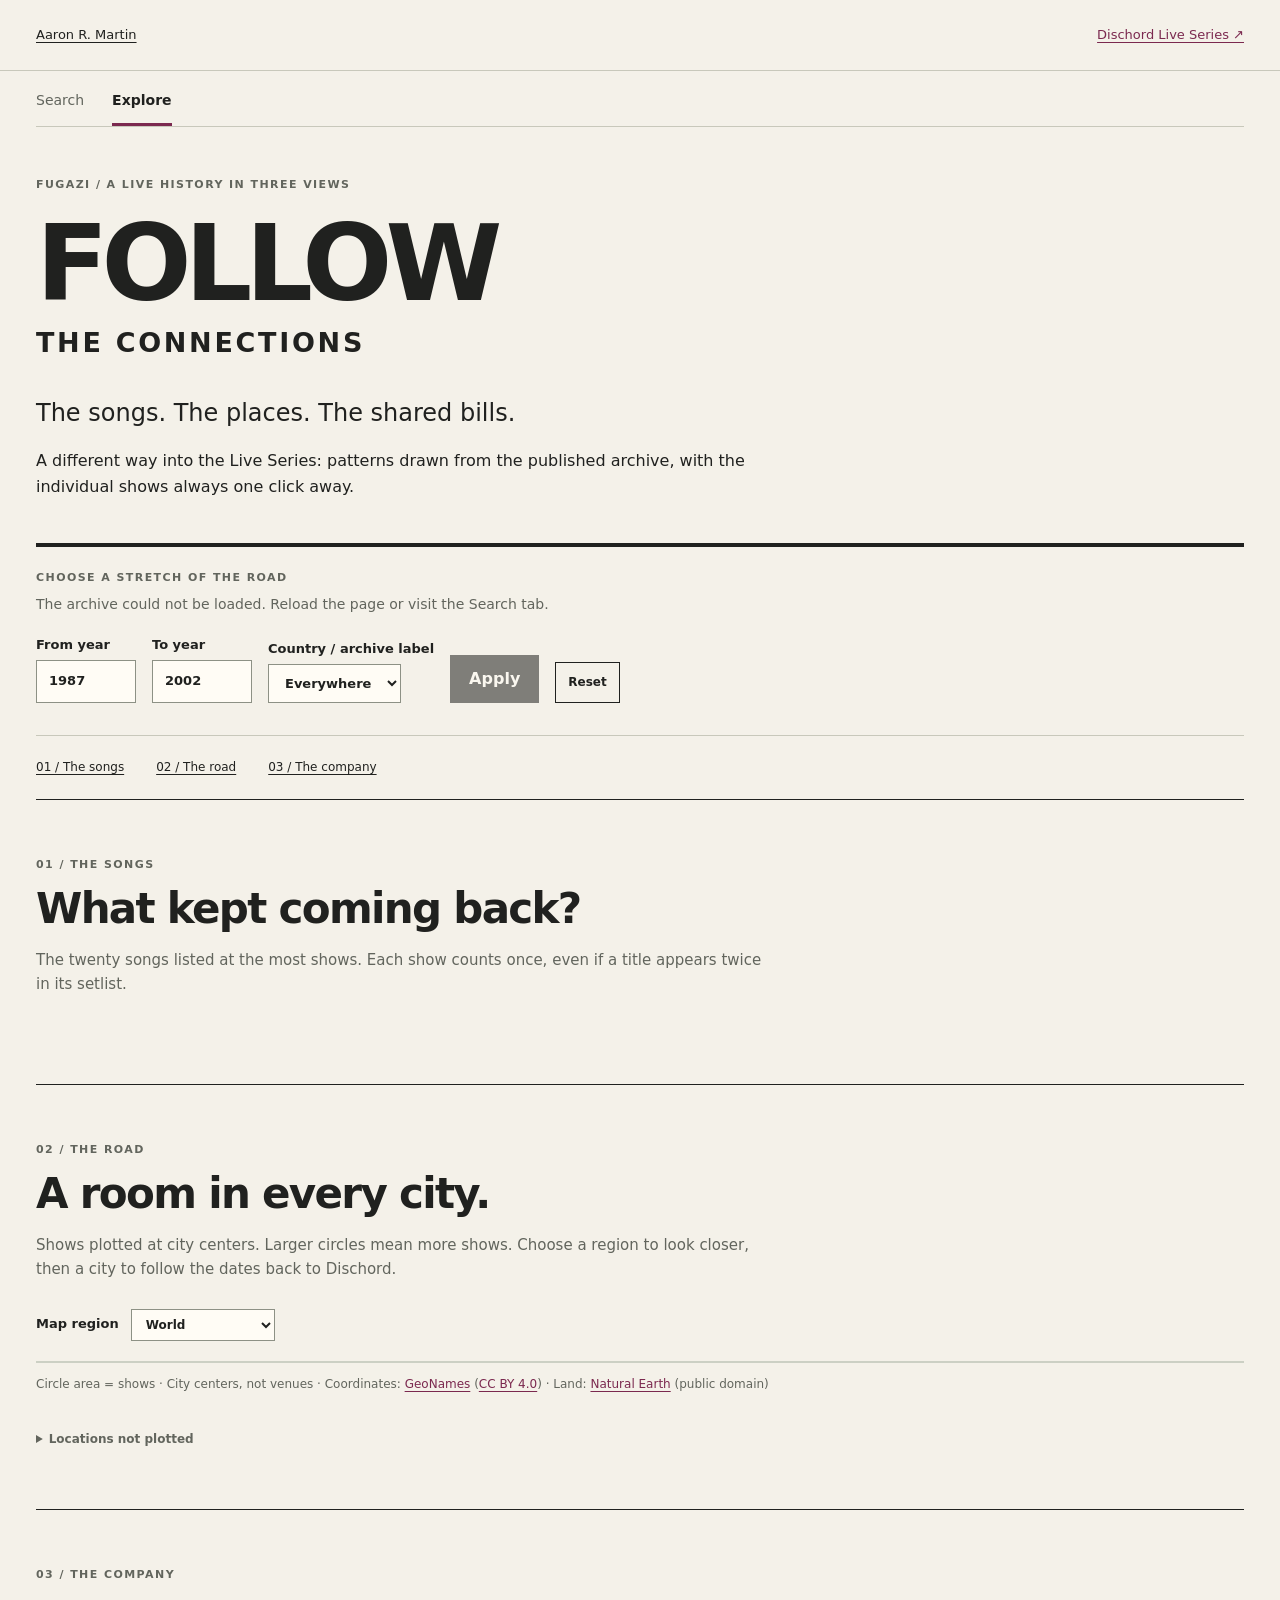
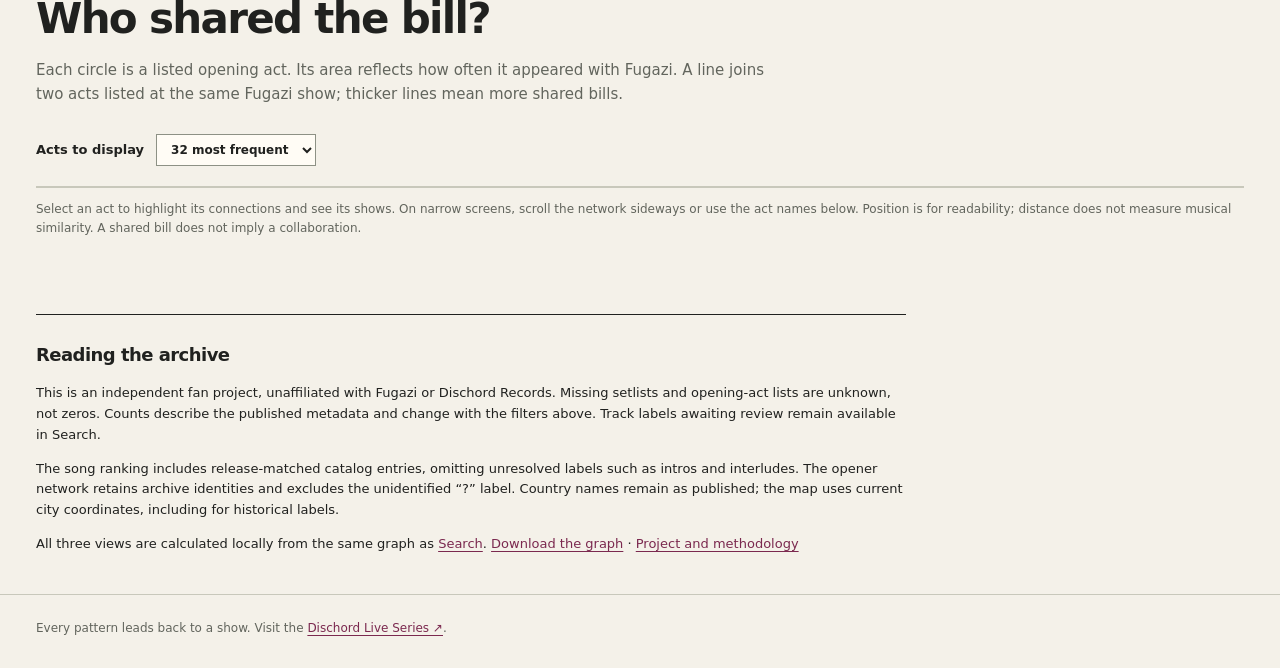
==== web/explore.html @ 0bf4e32a "changes to the website" ====
<!doctype html>
<html lang="en">
<head><meta charset="utf-8"><meta name="viewport" content="width=device-width, initial-scale=1"><meta name="description" content="Explore Fugazi's most frequently listed songs, touring geography and shared opening-act bills. Every pattern leads back to the Dischord Live Series archive."><title>Fugazi / Explore the archive</title><link rel="stylesheet" href="style.css"><link rel="stylesheet" href="explore.css"><script type="module" src="explore.mjs"></script></head>
<body>
<a class="skip" href="#songs">Skip to the discoveries</a>
<header><a class="home" href="/">Aaron R. Martin</a><a href="https://dischord.com/fugazi_live_series">Dischord Live Series ↗</a></header>
<main>
  <nav class="archive-nav" aria-label="Archive views"><a href="index.html">Search</a><a href="explore.html" aria-current="page">Explore</a></nav>
  <section class="intro explore-intro"><p class="eyebrow">Fugazi / A live history in three views</p><h1>FOLLOW<span>THE CONNECTIONS</span></h1><p class="lede">The songs. The places. The shared bills.</p><p>A different way into the Live Series: patterns drawn from the published archive, with the individual shows always one click away.</p></section>
  <section class="scope" aria-label="Filter all three views"><div><p class="eyebrow">Choose a stretch of the road</p><p id="scope-summary" role="status" aria-live="polite">Loading the archive…</p></div><form id="scope-form" class="filters"><label>From year<input id="from" type="number" min="1987" max="2002" value="1987" required></label><label>To year<input id="to" type="number" min="1987" max="2002" value="2002" required></label><label>Country / archive label<select id="country"><option value="">Everywhere</option></select></label><button id="apply" disabled>Apply</button><button id="reset" type="button" class="quiet">Reset</button></form><p id="scope-error" role="alert"></p></section>
  <nav class="chapter-nav" aria-label="Explore sections"><a href="#songs">01 / The songs</a><a href="#places">02 / The road</a><a href="#bills">03 / The company</a></nav>
  <section id="songs" class="chapter"><div class="chapter-heading"><p class="eyebrow">01 / The songs</p><h2>What kept coming back?</h2><p>The twenty songs listed at the most shows. Each show counts once, even if a title appears twice in its setlist.</p></div><p id="song-insight" class="insight"></p><div id="song-chart" aria-label="Twenty most frequently listed songs"></div><p id="song-note" class="caption"></p><div id="song-selection" class="selection" hidden aria-live="polite"></div></section>
  <section id="places" class="chapter"><div class="chapter-heading"><p class="eyebrow">02 / The road</p><h2>A room in every city.</h2><p>Shows plotted at city centers. Larger circles mean more shows. Choose a region to look closer, then a city to follow the dates back to Dischord.</p></div><div class="map-tools"><label>Map region<select id="region"><option value="world">World</option><option value="north-america">North America</option><option value="europe">Europe</option><option value="south-america">South America</option><option value="asia-oceania">Asia &amp; Oceania</option></select></label><span id="map-coverage" class="caption"></span></div><div id="map" class="map-frame"></div><p class="caption">Circle area = shows · City centers, not venues · Coordinates: <a href="https://www.geonames.org/">GeoNames</a> (<a href="https://creativecommons.org/licenses/by/4.0/">CC BY 4.0</a>) · Land: <a href="https://www.naturalearthdata.com/about/terms-of-use/">Natural Earth</a> (public domain)</p><div id="city-list" class="city-list" aria-label="Cities in this map region"></div><div id="city-selection" class="selection" hidden aria-live="polite"></div><details class="unmapped"><summary id="unmapped-summary">Locations not plotted</summary><p>These archive labels do not resolve uniquely within the gazetteer and recorded country/subdivision. They remain in all other counts. No coordinates are guessed.</p><div id="unmapped-list"></div><p><a href="cities.json" download>Download coordinates, match methods, and unresolved locations</a></p></details></section>
  <section id="bills" class="chapter"><div class="chapter-heading"><p class="eyebrow">03 / The company</p><h2>Who shared the bill?</h2><p>Each circle is a listed opening act. Its area reflects how often it appeared with Fugazi. A line joins two acts listed at the same Fugazi show; thicker lines mean more shared bills.</p></div><div class="map-tools"><label>Acts to display<select id="network-limit"><option value="32">32 most frequent</option><option value="64">64 most frequent</option></select></label><span id="network-summary" class="caption"></span></div><div id="network" class="network-frame"></div><p class="caption">Select an act to highlight its connections and see its shows. On narrow screens, scroll the network sideways or use the act names below. Position is for readability; distance does not measure musical similarity. A shared bill does not imply a collaboration.</p><div id="act-list" class="act-list" aria-label="Opening acts shown in the network"></div><div id="act-selection" class="selection" hidden aria-live="polite"></div></section>
  <section class="notes"><h2>Reading the archive</h2><p>This is an independent fan project, unaffiliated with Fugazi or Dischord Records. Missing setlists and opening-act lists are unknown, not zeros. Counts describe the published metadata and change with the filters above. Track labels awaiting review remain available in Search.</p><p>The song ranking includes release-matched catalog entries, omitting unresolved labels such as intros and interludes. The opener network retains archive identities and excludes the unidentified “?” label. Country names remain as published; the map uses current city coordinates, including for historical labels.</p><p>All three views are calculated locally from the same graph as <a href="index.html">Search</a>. <a href="data.json" download>Download the graph</a> · <a href="https://github.com/AaronMartin78/Fugazi_Live">Project and methodology</a></p></section>
</main><footer>Every pattern leads back to a show. Visit the <a href="https://dischord.com/fugazi_live_series">Dischord Live Series ↗</a>.</footer>
</body></html>
---- web/style.css ----
:root{color-scheme:light;--paper:#f4f1e9;--ink:#20211f;--muted:#62655d;--line:#c8c8bb;--accent:#7b294f;--white:#fffcf5}*{box-sizing:border-box}body{margin:0;background:var(--paper);color:var(--ink);font:16px/1.6 system-ui,-apple-system,"Segoe UI",sans-serif}a{color:var(--accent);text-underline-offset:3px}button,input,select{font:inherit}button{cursor:pointer}button:disabled{cursor:wait;opacity:.55}button:focus-visible,a:focus-visible,input:focus-visible,select:focus-visible,summary:focus-visible{outline:3px solid var(--accent);outline-offset:3px}header,main,footer{max-width:1280px;margin:auto;padding:0 36px}header{display:flex;justify-content:space-between;gap:20px;padding-top:25px;padding-bottom:24px;border-bottom:1px solid var(--line);font-size:13px}.home{color:var(--ink)}.intro{padding:45px 0 25px;max-width:850px}.eyebrow{text-transform:uppercase;letter-spacing:.13em;font-size:11px;font-weight:700;color:var(--muted)}h1{font-size:clamp(58px,10vw,112px);letter-spacing:-.065em;line-height:.9;margin:22px 0 30px;font-weight:900}h1 span{display:block;font-size:clamp(17px,3vw,27px);letter-spacing:.1em;line-height:1.5;margin-top:12px}.lede{font-size:24px;margin-bottom:5px}.intro p:not(.lede){max-width:730px}.summary{font:13px/1.5 ui-monospace,monospace;color:var(--muted)}.search-panel{border-top:4px solid var(--ink);padding:24px 0 22px;border-bottom:1px solid var(--line)}label{display:block;font-size:13px;font-weight:650}.search-row{display:flex;gap:10px;margin-top:8px}input,select{border:1px solid #8d9185;border-radius:0;background:var(--white);color:var(--ink);padding:10px 12px;min-width:0}#query{flex:1;font-size:18px;padding:14px}button{border:1px solid var(--ink);border-radius:0;background:var(--ink);color:var(--white);padding:10px 18px;font-weight:650}.hint{font-size:12px;color:var(--muted);max-width:850px}.suggestions,.selected{display:flex;flex-wrap:wrap;gap:8px}.suggestions:not(:empty),.selected:not(:empty){margin:12px 0}.entity{font-size:12px;background:transparent;color:var(--ink);padding:5px 9px;border-color:var(--line);text-align:left}.entity small{color:var(--muted);font-weight:400}.selected .entity{background:var(--accent);border-color:var(--accent);color:white}.filters{display:flex;align-items:end;flex-wrap:wrap;gap:16px;margin-top:18px}.filters label input:not([type=checkbox]),.filters select{display:block;margin-top:4px}.filters input[type=number]{width:100px}.check{align-self:center;font-weight:400}.quiet{background:transparent;color:var(--ink);font-size:12px;padding:10px 12px}#filter-error{color:#9a2424;font-size:13px;margin:8px 0 0}.workspace{display:grid;grid-template-columns:minmax(0,1fr) minmax(0,1fr);gap:38px;padding:32px 0 45px}.section-heading{display:flex;align-items:baseline;justify-content:space-between;gap:10px;border-bottom:1px solid var(--ink);padding-bottom:14px}h2{font-size:22px;letter-spacing:-.03em;margin:0}#result-count{font-size:12px;color:var(--muted)}.show{border-bottom:1px solid var(--line);padding:16px 0}.show.active{border-left:4px solid var(--accent);padding-left:12px}.show-title{background:none;border:0;color:var(--ink);padding:0;text-align:left;font-size:16px;font-weight:750}.show-title:hover{text-decoration:underline}.show p{margin:3px 0;font-size:13px;color:var(--muted)}.show a{font-size:12px;font-weight:650}.show .date{font:12px ui-monospace,monospace;color:var(--accent)}#more{margin-top:20px}#detail{align-self:start;position:sticky;top:20px;border-top:4px solid var(--accent);background:#ebe8df;padding:24px;max-height:85vh;overflow:auto}.empty{color:var(--muted);font-size:14px}.source-link{display:inline-block;background:var(--accent);color:white;font-weight:700;text-decoration:none;padding:11px 16px;margin:12px 0}.detail-meta{font-size:14px;color:var(--muted)}.detail-meta p{margin:4px 0}.detail-label{font:12px ui-monospace,monospace;color:var(--accent)}h3{font-size:16px;margin:22px 0 10px}.tracks{list-style:none;padding:0;margin:0}.tracks li{display:flex;gap:12px;border-bottom:1px solid var(--line);padding:7px 0;font-size:14px}.track-number{width:26px;flex-shrink:0;color:var(--muted);font:12px/2 ui-monospace,monospace}.track-button{padding:0;border:0;background:none;text-align:left;color:var(--ink);font-size:14px;font-weight:500}.track-button:hover{color:var(--accent);text-decoration:underline}.album{display:block;font-size:10px;color:var(--muted)}.warning{font-size:12px;border-left:3px solid var(--accent);padding-left:12px}.notes{border-top:1px solid var(--ink);padding:26px 0;font-size:13px;max-width:870px}.notes h2{font-size:18px}.notes summary{cursor:pointer;font-weight:700}footer{font-size:12px;color:var(--muted);padding-top:24px;padding-bottom:30px;border-top:1px solid var(--line)}.skip{position:absolute;top:-100px}.skip:focus{top:8px;left:8px;background:white;padding:10px;z-index:10}@media(max-width:760px){header,main,footer{padding-left:20px;padding-right:20px}.intro{padding-top:30px}.lede{font-size:20px}.workspace{grid-template-columns:1fr;gap:24px}#detail{position:static;max-height:none;grid-row:1}.search-row{flex-direction:column}.filters{gap:12px}.filters select{max-width:220px}header{font-size:11px}.source-link{width:100%;text-align:center}}
---- web/explore.css ----
.archive-nav{display:flex;gap:28px;border-bottom:1px solid var(--line);padding:18px 0 0;font-size:14px}.archive-nav a{display:block;color:var(--muted);text-decoration:none;padding-bottom:12px;border-bottom:3px solid transparent}.archive-nav a[aria-current=page]{color:var(--ink);border-color:var(--accent);font-weight:750}.explore-intro{padding-top:38px;padding-bottom:28px}.explore-intro h1{font-size:clamp(64px,10vw,106px)}.scope{border-top:4px solid var(--ink);border-bottom:1px solid var(--line);padding:22px 0 26px}.scope .eyebrow{margin:0}.scope p{margin:6px 0}.scope .filters{margin-top:20px}#scope-summary{font-size:14px;color:var(--muted)}#scope-error{color:#9a2424;font-size:13px}.chapter-nav{display:flex;gap:32px;flex-wrap:wrap;padding:22px 0;font-size:12px}.chapter-nav a{color:var(--ink)}.chapter{padding:45px 0 60px;border-top:1px solid var(--ink);scroll-margin-top:20px}.chapter-heading{max-width:730px;margin-bottom:28px}.chapter-heading h2{font-size:clamp(29px,4vw,42px);line-height:1.15;letter-spacing:-.04em}.chapter-heading p:last-child{font-size:15px;color:var(--muted)}.insight{font-size:19px;max-width:800px;margin:0 0 25px}.caption{font-size:12px;line-height:1.6;color:var(--muted)}.song-row{display:grid;grid-template-columns:28px minmax(170px,240px) minmax(60px,1fr) 52px;gap:12px;align-items:center;width:100%;padding:7px 0;border:0;border-bottom:1px solid #dcdacf;color:var(--ink);background:none;font-size:14px;font-weight:500;text-align:left;min-height:36px}.song-row:hover,.song-row[aria-pressed=true]{background:#e8e3d8}.rank{font:11px ui-monospace,monospace;color:var(--muted)}.bar-track{height:15px;display:block}.bar{height:100%;display:block;background:var(--accent);min-width:2px}.bar-count{font:12px ui-monospace,monospace;text-align:right}.selection{background:#ebe8df;border-left:4px solid var(--accent);margin-top:24px;padding:20px 24px}.selection h3{margin:0 0 8px;font-size:20px}.selection p{font-size:13px}.selection .show-links{list-style:none;padding:0;margin:12px 0}.show-links li{display:flex;justify-content:space-between;gap:12px;font-size:12px;padding:8px 0;border-top:1px solid var(--line)}.selection .all-shows{display:inline-block;font-size:13px;font-weight:700}.map-tools{display:flex;align-items:center;justify-content:space-between;gap:20px;margin:0 0 20px}.map-tools label{display:flex;align-items:center;gap:12px;flex-shrink:0}.map-tools select{padding:7px 10px;font-size:12px}.map-frame{background:#e6e8e2;border:1px solid #ccd0c4;overflow:hidden}.map-frame svg{display:block;width:100%;height:auto}.land{fill:#faf7ef;stroke:#c7cbbf;stroke-width:.65;stroke-linejoin:round}.graticule{stroke:#d1d5c9;stroke-width:.5}.city-dot{fill:var(--accent);fill-opacity:.65;stroke:#fffaf0;stroke-width:1;cursor:pointer}.city-dot:hover,.city-dot:focus{fill-opacity:1;stroke:var(--ink);stroke-width:2;outline:none}.city-list,.act-list{display:flex;flex-wrap:wrap;gap:6px;margin-top:16px}.city-list button,.act-list button{background:transparent;color:var(--ink);border:1px solid var(--line);padding:5px 9px;font-size:11px;font-weight:500}.city-list button:hover,.act-list button:hover,.act-list button[aria-pressed=true]{border-color:var(--accent);color:var(--accent);background:#ebe3e6}.unmapped{font-size:12px;margin-top:20px;color:var(--muted)}.unmapped summary{cursor:pointer;font-weight:650}.unmapped a{display:inline-block;margin:4px 12px 4px 0}.network-frame{border-top:1px solid var(--line);border-bottom:1px solid var(--line);background:#efede5;overflow:hidden}.network-frame svg{display:block;width:100%;height:auto;min-height:320px}.network-link{stroke:var(--accent);stroke-opacity:.2}.network-node{cursor:pointer}.network-node circle{fill:var(--accent);fill-opacity:.82;stroke:var(--paper);stroke-width:2}.network-node text{fill:var(--ink);font-size:11px;font-weight:650;paint-order:stroke;stroke:var(--paper);stroke-width:4px;stroke-linejoin:round}.network-node:hover circle,.network-node:focus circle{fill:var(--ink);outline:none}.network-node:focus{outline:none}.network-frame.has-selection .network-node{opacity:.18}.network-frame.has-selection .network-node.connected{opacity:1}.network-frame.has-selection .network-link{stroke-opacity:.05}.network-frame.has-selection .network-link.connected{stroke-opacity:.65}.pair-links button{background:none;border:0;border-bottom:1px solid var(--line);display:block;color:var(--accent);font-size:12px;padding:7px 0;text-align:left}.empty-chart{padding:35px 0;color:var(--muted);font-size:14px}@media(max-width:700px){.chapter{padding:32px 0 40px}.chapter-nav{gap:18px}.song-row{grid-template-columns:20px minmax(110px,40%) minmax(35px,1fr) 32px;gap:8px;font-size:12px}.bar-track{height:12px}.map-tools{align-items:start;flex-direction:column;gap:10px}.map-tools label{font-size:12px}.selection{padding:16px}.show-links li{flex-direction:column;gap:3px}.network-frame{overflow:auto}.network-frame svg{min-width:650px}.map-frame svg{min-height:210px}.city-list button,.act-list button{font-size:11px;padding:7px 9px}.explore-intro .lede{font-size:19px}}
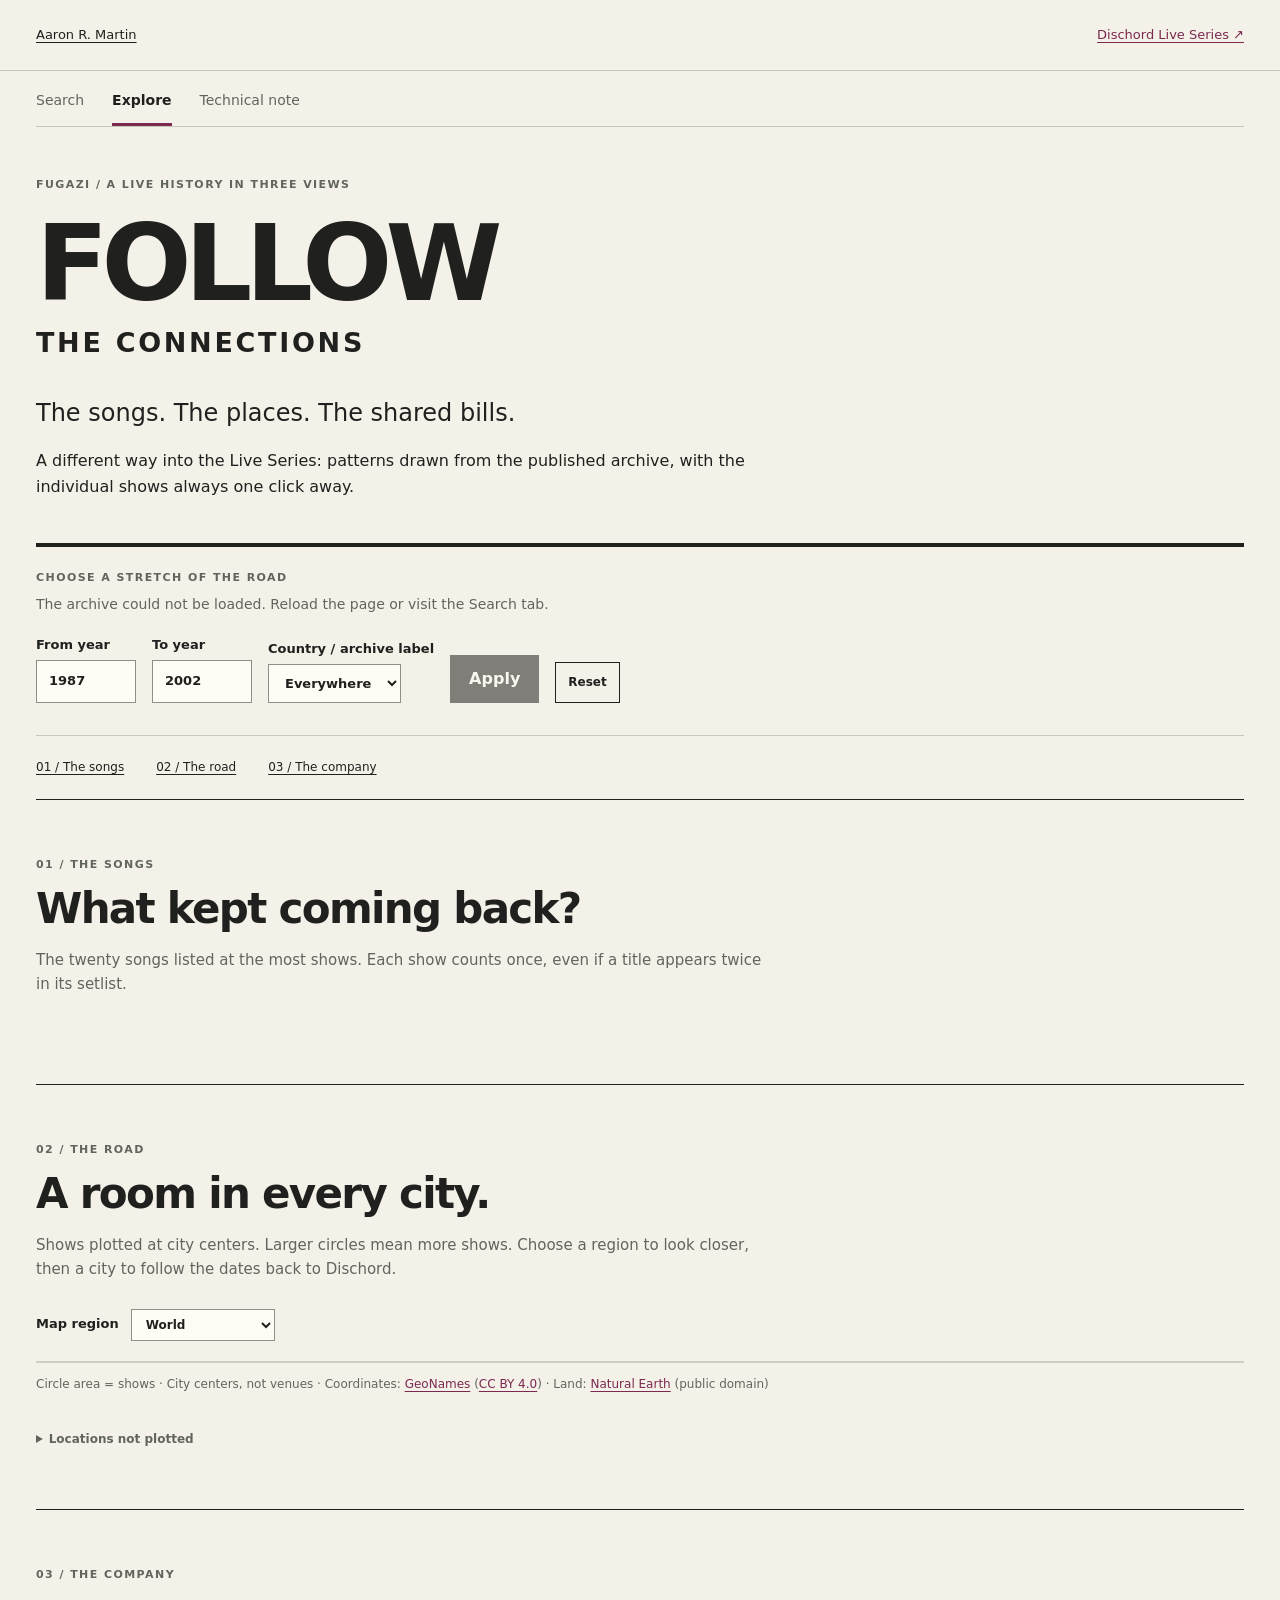
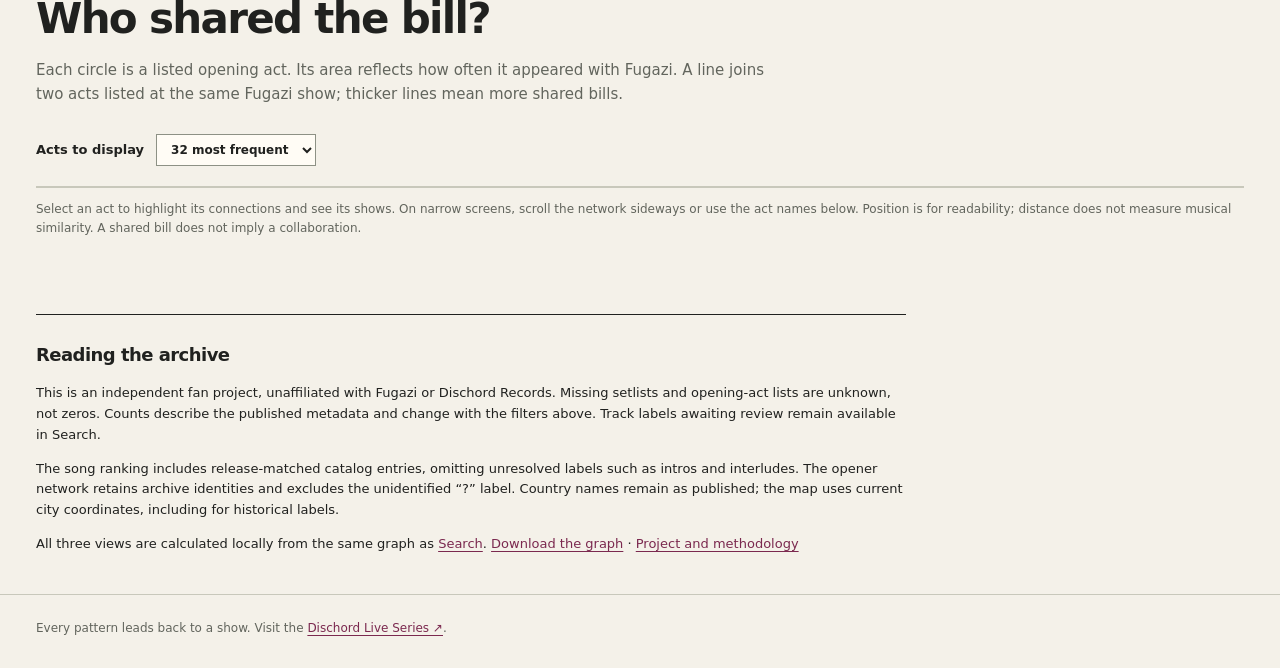
==== commit f13b69eb: "Document the live project and improve setlist navigation" ====
--- a/web/explore.html
+++ b/web/explore.html
@@ -1,11 +1,11 @@
 <!doctype html>
 <html lang="en">
-<head><meta charset="utf-8"><meta name="viewport" content="width=device-width, initial-scale=1"><meta name="description" content="Explore Fugazi's most frequently listed songs, touring geography and shared opening-act bills. Every pattern leads back to the Dischord Live Series archive."><title>Fugazi / Explore the archive</title><link rel="stylesheet" href="style.css"><link rel="stylesheet" href="explore.css"><script type="module" src="explore.mjs"></script></head>
+<head><meta charset="utf-8"><meta name="viewport" content="width=device-width, initial-scale=1"><meta name="description" content="Explore Fugazi's most frequently listed songs, touring geography and shared opening-act bills. Every pattern leads back to the Dischord Live Series archive."><title>Fugazi / Explore the archive</title><link rel="stylesheet" href="style.css"><link rel="stylesheet" href="explore.css"><script type="module" src="explore.mjs?v=regional-borders-1"></script></head>
 <body>
 <a class="skip" href="#songs">Skip to the discoveries</a>
 <header><a class="home" href="/">Aaron R. Martin</a><a href="https://dischord.com/fugazi_live_series">Dischord Live Series ↗</a></header>
 <main>
-  <nav class="archive-nav" aria-label="Archive views"><a href="index.html">Search</a><a href="explore.html" aria-current="page">Explore</a></nav>
+  <nav class="archive-nav" aria-label="Archive views"><a href="index.html">Search</a><a href="explore.html" aria-current="page">Explore</a><a href="technical.html">Technical note</a></nav>
   <section class="intro explore-intro"><p class="eyebrow">Fugazi / A live history in three views</p><h1>FOLLOW<span>THE CONNECTIONS</span></h1><p class="lede">The songs. The places. The shared bills.</p><p>A different way into the Live Series: patterns drawn from the published archive, with the individual shows always one click away.</p></section>
   <section class="scope" aria-label="Filter all three views"><div><p class="eyebrow">Choose a stretch of the road</p><p id="scope-summary" role="status" aria-live="polite">Loading the archive…</p></div><form id="scope-form" class="filters"><label>From year<input id="from" type="number" min="1987" max="2002" value="1987" required></label><label>To year<input id="to" type="number" min="1987" max="2002" value="2002" required></label><label>Country / archive label<select id="country"><option value="">Everywhere</option></select></label><button id="apply" disabled>Apply</button><button id="reset" type="button" class="quiet">Reset</button></form><p id="scope-error" role="alert"></p></section>
   <nav class="chapter-nav" aria-label="Explore sections"><a href="#songs">01 / The songs</a><a href="#places">02 / The road</a><a href="#bills">03 / The company</a></nav>
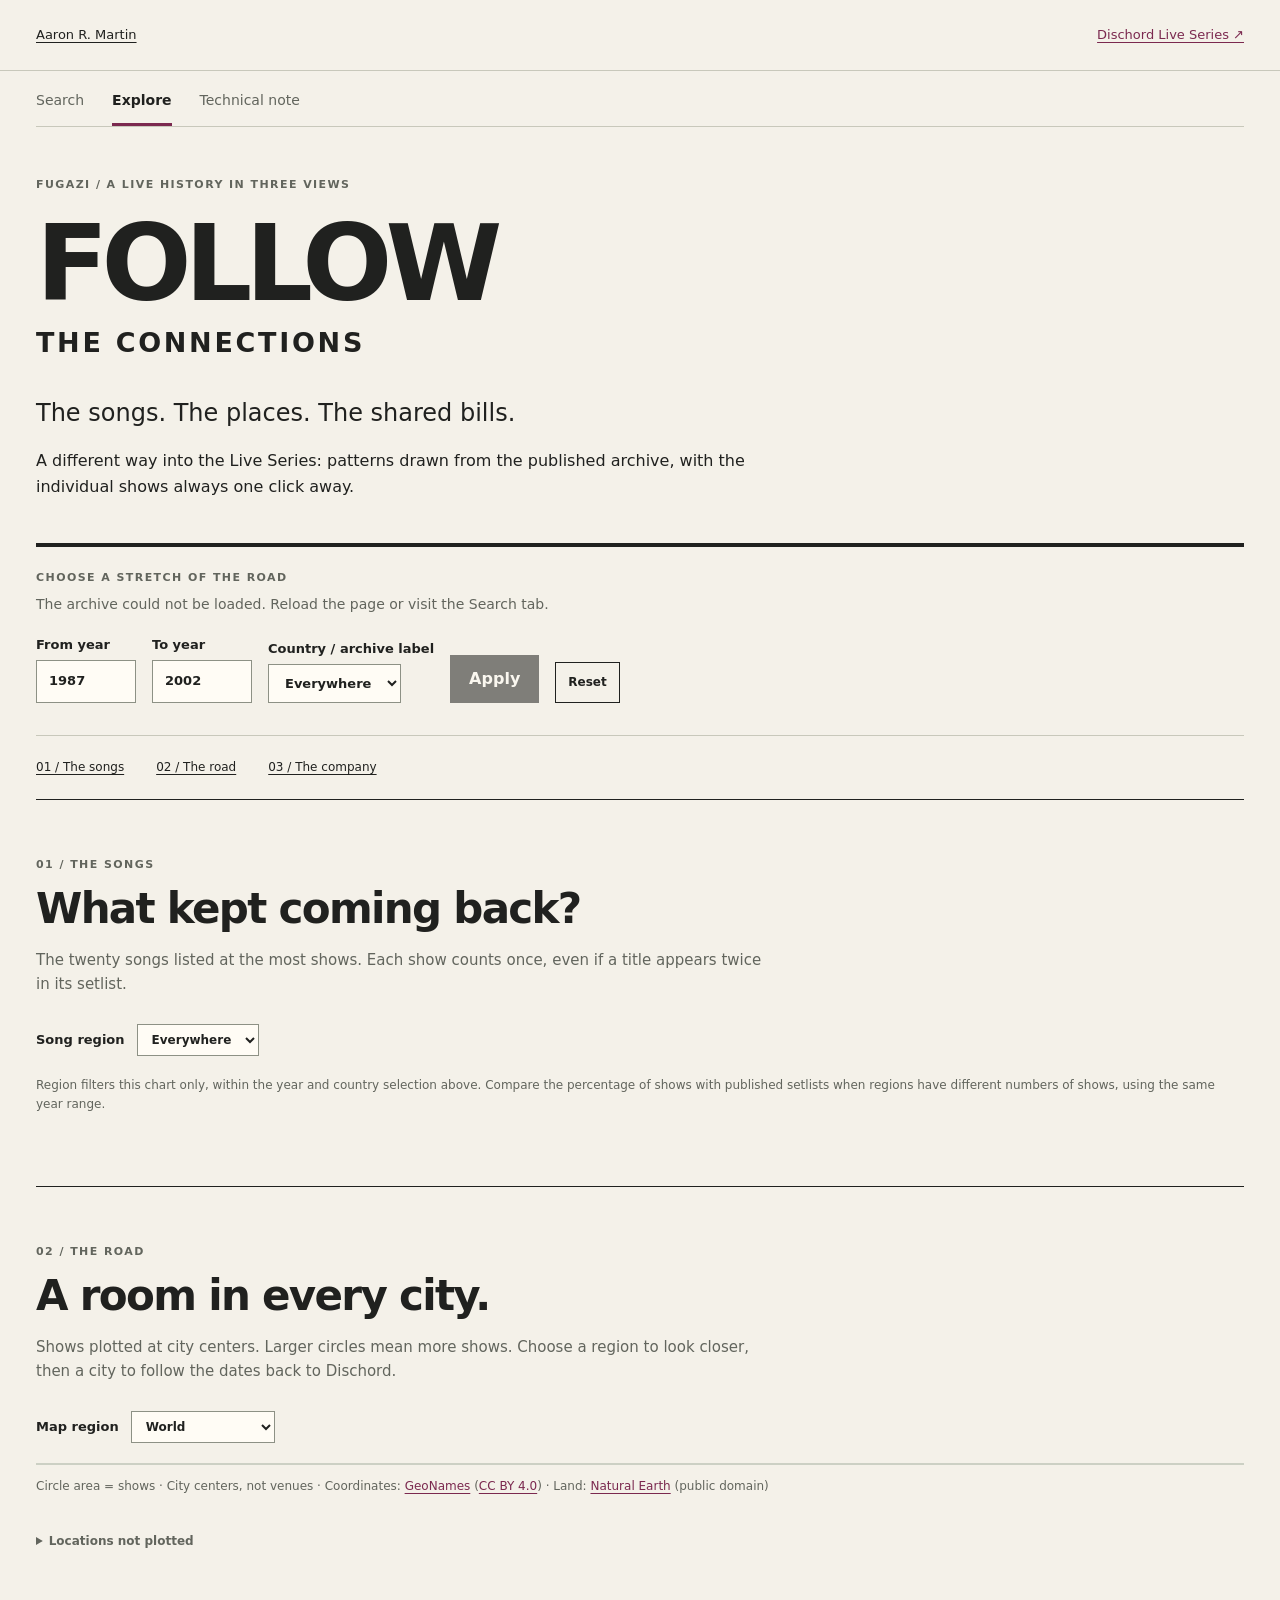
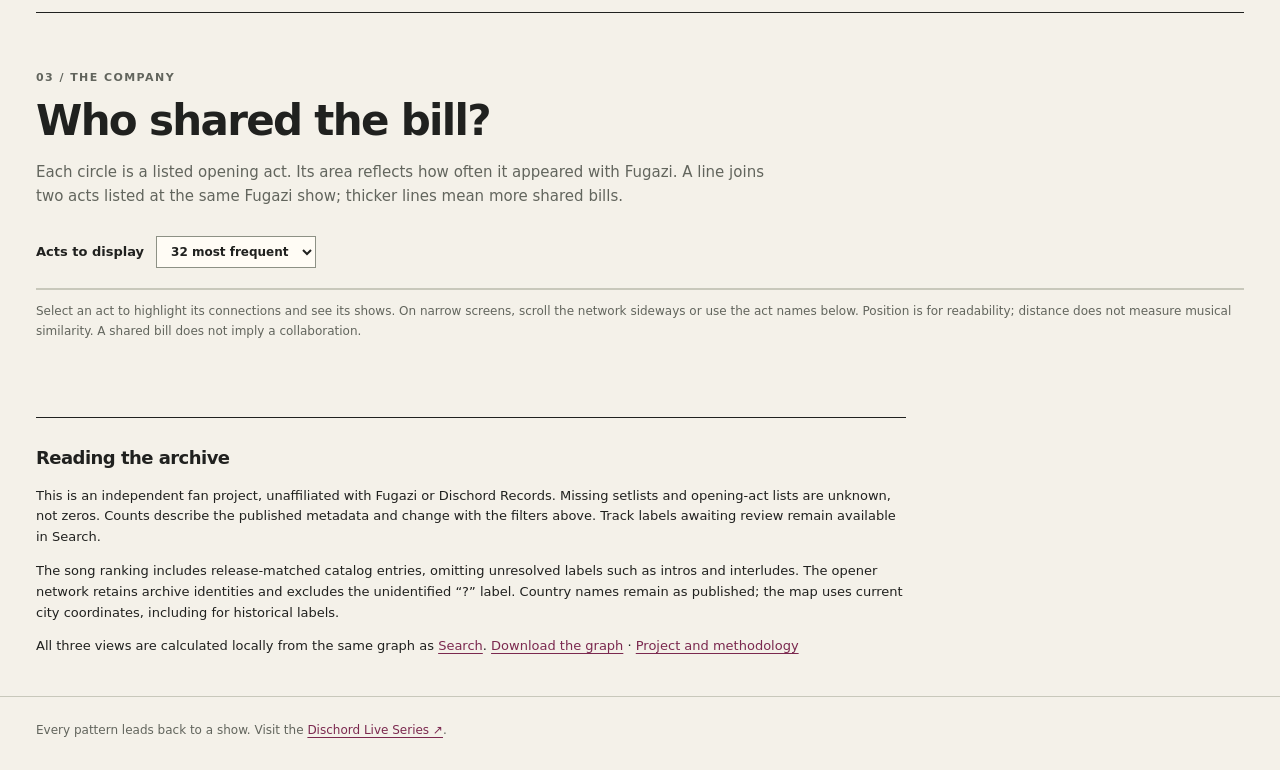
==== commit 88aa891d: "Add regional song rankings and simplify the public technical note" ====
--- a/web/explore.html
+++ b/web/explore.html
@@ -1,6 +1,6 @@
 <!doctype html>
 <html lang="en">
-<head><meta charset="utf-8"><meta name="viewport" content="width=device-width, initial-scale=1"><meta name="description" content="Explore Fugazi's most frequently listed songs, touring geography and shared opening-act bills. Every pattern leads back to the Dischord Live Series archive."><title>Fugazi / Explore the archive</title><link rel="stylesheet" href="style.css"><link rel="stylesheet" href="explore.css"><script type="module" src="explore.mjs?v=regional-borders-1"></script></head>
+<head><meta charset="utf-8"><meta name="viewport" content="width=device-width, initial-scale=1"><meta name="description" content="Explore Fugazi's most frequently listed songs, touring geography and shared opening-act bills. Every pattern leads back to the Dischord Live Series archive."><title>Fugazi / Explore the archive</title><link rel="stylesheet" href="style.css"><link rel="stylesheet" href="explore.css"><script type="module" src="explore.mjs?v=song-regions-1"></script></head>
 <body>
 <a class="skip" href="#songs">Skip to the discoveries</a>
 <header><a class="home" href="/">Aaron R. Martin</a><a href="https://dischord.com/fugazi_live_series">Dischord Live Series ↗</a></header>
@@ -9,7 +9,7 @@
   <section class="intro explore-intro"><p class="eyebrow">Fugazi / A live history in three views</p><h1>FOLLOW<span>THE CONNECTIONS</span></h1><p class="lede">The songs. The places. The shared bills.</p><p>A different way into the Live Series: patterns drawn from the published archive, with the individual shows always one click away.</p></section>
   <section class="scope" aria-label="Filter all three views"><div><p class="eyebrow">Choose a stretch of the road</p><p id="scope-summary" role="status" aria-live="polite">Loading the archive…</p></div><form id="scope-form" class="filters"><label>From year<input id="from" type="number" min="1987" max="2002" value="1987" required></label><label>To year<input id="to" type="number" min="1987" max="2002" value="2002" required></label><label>Country / archive label<select id="country"><option value="">Everywhere</option></select></label><button id="apply" disabled>Apply</button><button id="reset" type="button" class="quiet">Reset</button></form><p id="scope-error" role="alert"></p></section>
   <nav class="chapter-nav" aria-label="Explore sections"><a href="#songs">01 / The songs</a><a href="#places">02 / The road</a><a href="#bills">03 / The company</a></nav>
-  <section id="songs" class="chapter"><div class="chapter-heading"><p class="eyebrow">01 / The songs</p><h2>What kept coming back?</h2><p>The twenty songs listed at the most shows. Each show counts once, even if a title appears twice in its setlist.</p></div><p id="song-insight" class="insight"></p><div id="song-chart" aria-label="Twenty most frequently listed songs"></div><p id="song-note" class="caption"></p><div id="song-selection" class="selection" hidden aria-live="polite"></div></section>
+  <section id="songs" class="chapter"><div class="chapter-heading"><p class="eyebrow">01 / The songs</p><h2>What kept coming back?</h2><p>The twenty songs listed at the most shows. Each show counts once, even if a title appears twice in its setlist.</p></div><p id="song-insight" class="insight"></p><div class="map-tools"><label>Song region<select id="song-region"><option value="">Everywhere</option></select></label><span id="song-region-scope" class="caption" role="status" aria-live="polite"></span></div><p class="caption">Region filters this chart only, within the year and country selection above. Compare the percentage of shows with published setlists when regions have different numbers of shows, using the same year range.</p><div id="song-chart" aria-label="Twenty most frequently listed songs"></div><p id="song-note" class="caption"></p><div id="song-selection" class="selection" hidden aria-live="polite"></div></section>
   <section id="places" class="chapter"><div class="chapter-heading"><p class="eyebrow">02 / The road</p><h2>A room in every city.</h2><p>Shows plotted at city centers. Larger circles mean more shows. Choose a region to look closer, then a city to follow the dates back to Dischord.</p></div><div class="map-tools"><label>Map region<select id="region"><option value="world">World</option><option value="north-america">North America</option><option value="europe">Europe</option><option value="south-america">South America</option><option value="asia-oceania">Asia &amp; Oceania</option></select></label><span id="map-coverage" class="caption"></span></div><div id="map" class="map-frame"></div><p class="caption">Circle area = shows · City centers, not venues · Coordinates: <a href="https://www.geonames.org/">GeoNames</a> (<a href="https://creativecommons.org/licenses/by/4.0/">CC BY 4.0</a>) · Land: <a href="https://www.naturalearthdata.com/about/terms-of-use/">Natural Earth</a> (public domain)</p><div id="city-list" class="city-list" aria-label="Cities in this map region"></div><div id="city-selection" class="selection" hidden aria-live="polite"></div><details class="unmapped"><summary id="unmapped-summary">Locations not plotted</summary><p>These archive labels do not resolve uniquely within the gazetteer and recorded country/subdivision. They remain in all other counts. No coordinates are guessed.</p><div id="unmapped-list"></div><p><a href="cities.json" download>Download coordinates, match methods, and unresolved locations</a></p></details></section>
   <section id="bills" class="chapter"><div class="chapter-heading"><p class="eyebrow">03 / The company</p><h2>Who shared the bill?</h2><p>Each circle is a listed opening act. Its area reflects how often it appeared with Fugazi. A line joins two acts listed at the same Fugazi show; thicker lines mean more shared bills.</p></div><div class="map-tools"><label>Acts to display<select id="network-limit"><option value="32">32 most frequent</option><option value="64">64 most frequent</option></select></label><span id="network-summary" class="caption"></span></div><div id="network" class="network-frame"></div><p class="caption">Select an act to highlight its connections and see its shows. On narrow screens, scroll the network sideways or use the act names below. Position is for readability; distance does not measure musical similarity. A shared bill does not imply a collaboration.</p><div id="act-list" class="act-list" aria-label="Opening acts shown in the network"></div><div id="act-selection" class="selection" hidden aria-live="polite"></div></section>
   <section class="notes"><h2>Reading the archive</h2><p>This is an independent fan project, unaffiliated with Fugazi or Dischord Records. Missing setlists and opening-act lists are unknown, not zeros. Counts describe the published metadata and change with the filters above. Track labels awaiting review remain available in Search.</p><p>The song ranking includes release-matched catalog entries, omitting unresolved labels such as intros and interludes. The opener network retains archive identities and excludes the unidentified “?” label. Country names remain as published; the map uses current city coordinates, including for historical labels.</p><p>All three views are calculated locally from the same graph as <a href="index.html">Search</a>. <a href="data.json" download>Download the graph</a> · <a href="https://github.com/AaronMartin78/Fugazi_Live">Project and methodology</a></p></section>
